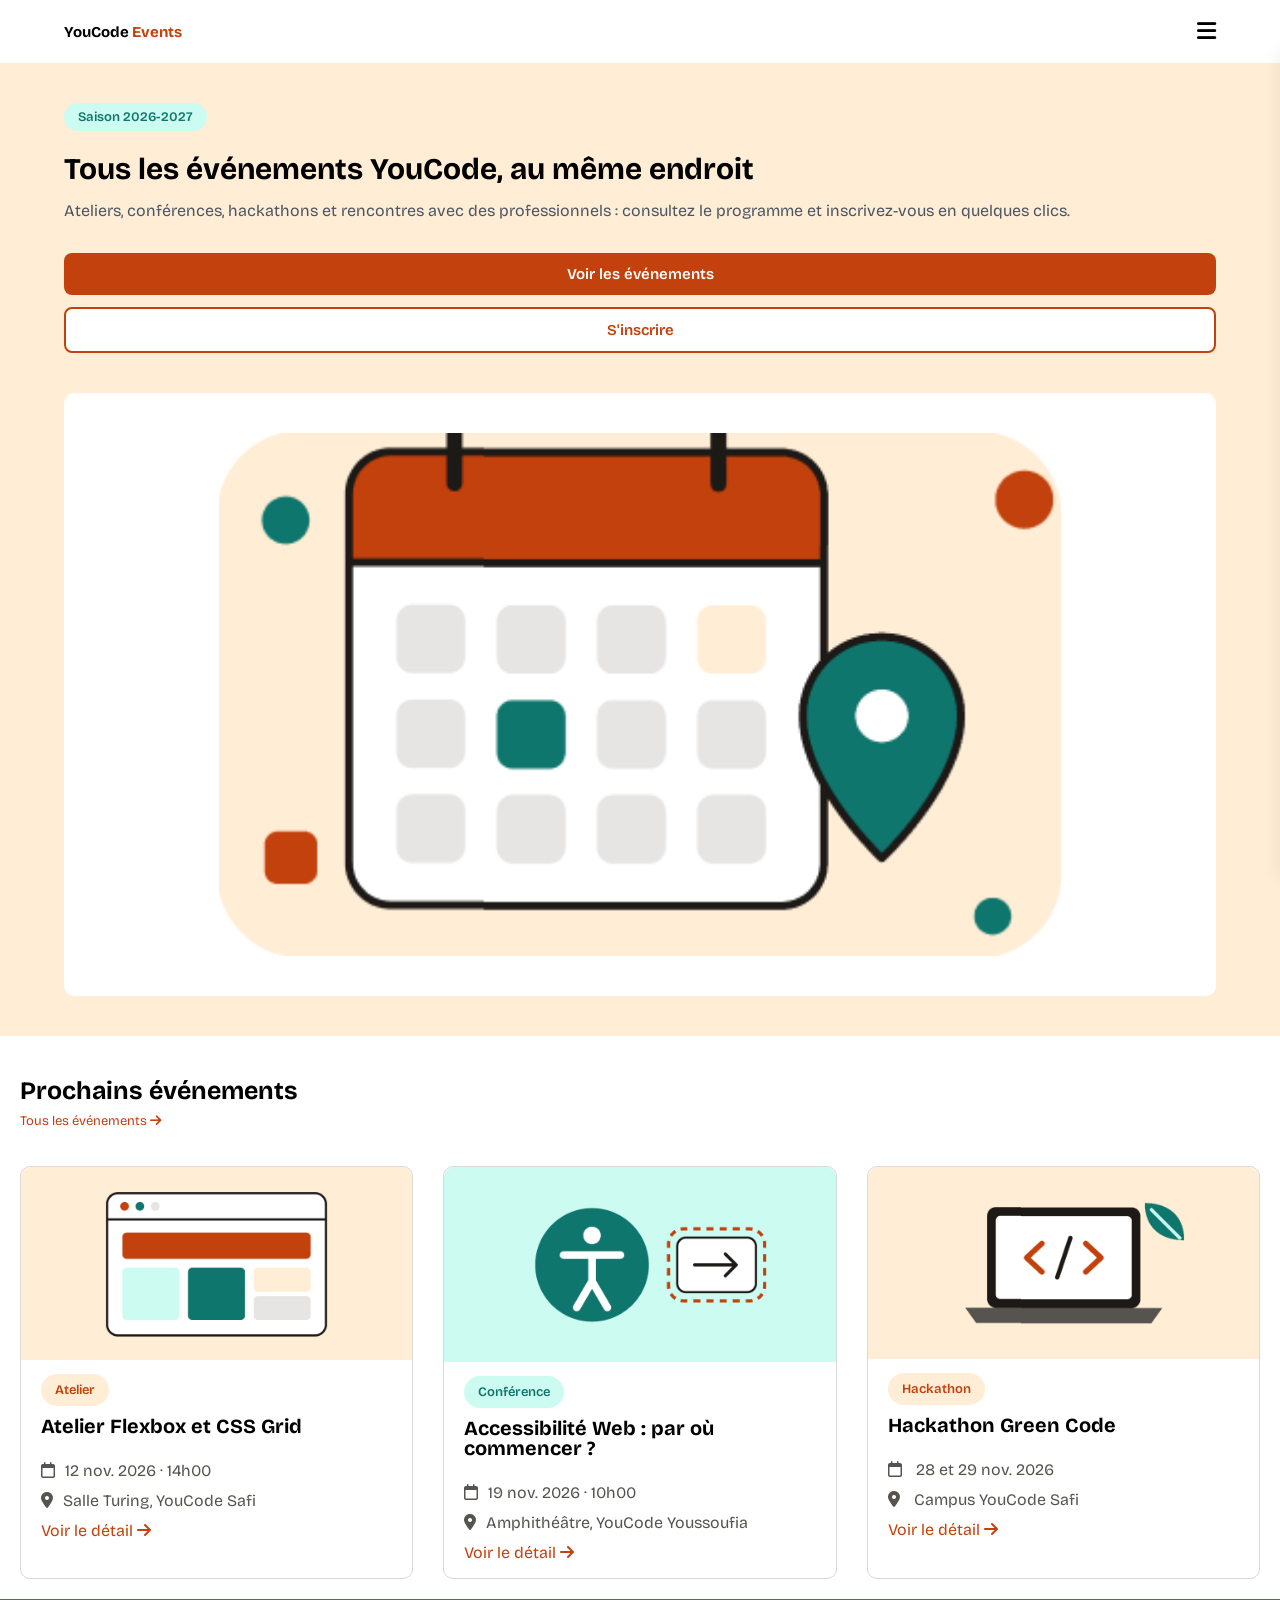
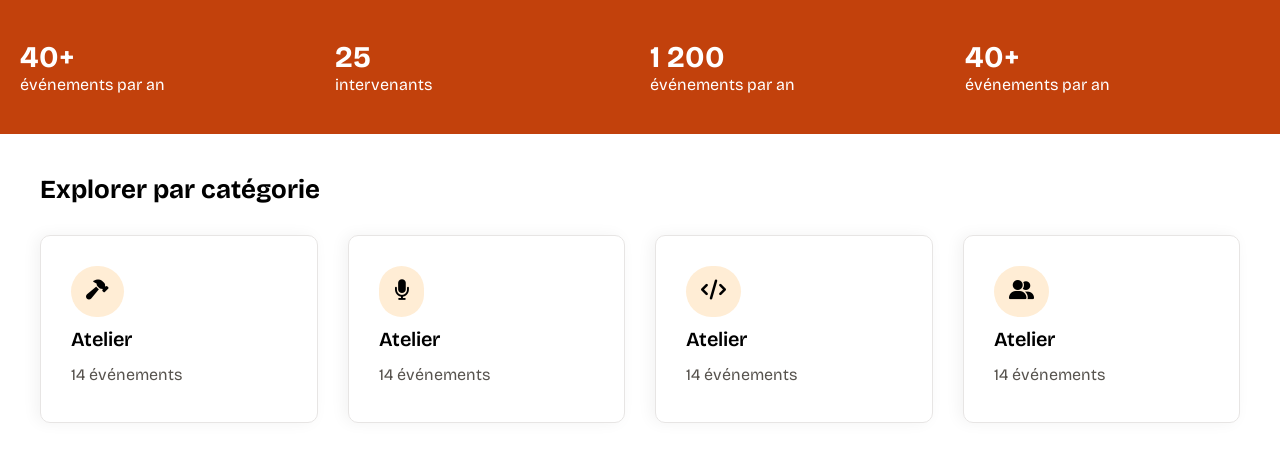
==== index.html @ 78105197 "creat the categorie section by the css grid" ====
<!DOCTYPE html>
<html lang="en">
<head>
    <meta charset="UTF-8">
    <meta name="viewport" content="width=device-width, initial-scale=1.0">
    <title>YouCode Events</title>
    <link rel="stylesheet" href="css/index.css">
    <link rel="stylesheet" href="https://cdnjs.cloudflare.com/ajax/libs/font-awesome/6.7.2/css/all.min.css">
    <link rel="preconnect" href="https://fonts.googleapis.com">
    <link rel="preconnect" href="https://fonts.gstatic.com" crossorigin>
    <link href="https://fonts.googleapis.com/css2?family=Bricolage+Grotesque:opsz,wght@12..96,200..800&family=IBM+Plex+Mono:ital,wght@0,100..700;1,100..700&family=Inter:ital,opsz,wght@0,14..32,100..900;1,14..32,100..900&display=swap" rel="stylesheet">
</head>
<body>
    <header>
        <div class="header-logo">
            <h3>YouCode <span>Events</span></h3>
        </div>
        
        <nav class="nav-menu hidden">
            <ul>
                <li><a class="current-page" href="#">Accueil</a></li>
                <li><a href="#">Événements</a></li>
                <li><a href="#">Intervenants</a></li>
                <div>
                    <a href="#" class="btn-nav">S'inscrire</a>
                </div>
            </ul>
        </nav>

        <div class="header-icon">
            <i class="fa-solid fa-bars"></i>
        </div>
    </header>
    <main>
        <section class="hero">
            <div class="hero-badge">
                <p>Saison 2026-2027</p>
            </div>
            <div class="hero-content">
                <h1>Tous les événements YouCode, au même endroit</h1>
                <p>Ateliers, conférences, hackathons et rencontres avec des professionnels : consultez le programme et inscrivez-vous en quelques clics.</p>
            </div>
            <div class="hero-buttons">
                <a href="#" class="btn btn-primary">Voir les événements</a>
                <a href="#" class="btn btn-secondary">S'inscrire</a>
            </div>
            <div class="hero-image">
                <img src="assets/images/Capture_decran_2026-10-12_094209.png" alt="YouCode Events Illustration">
            </div>
        </section>
        <section class="events-section">
            <div class="events-title">
                <h3>Prochains événements</h3>
                <p>Tous les événements <i class="fa-solid fa-arrow-right"></i></p>
            </div>
            <div>
                <div class="events-cards">
                    <div class="event-card">
                        <img src="assets/images/card1.png" alt="event1 image">
                        <div class="card-content">
                            <div class="card-header">
                                <p class="event-type">Atelier</p>
                                <h4>Atelier Flexbox et CSS Grid</h4>
                            </div>
                            <div class="card-details">
                                <p><i class="fa-regular fa-calendar"></i>12 nov. 2026 · 14h00</p>
                                <p><i class="fa-solid fa-location-dot"></i>Salle Turing, YouCode Safi</p>
                                <a href="">Voir le détail <i class="fa-solid fa-arrow-right"></i></a>
                            </div>
                        </div>
                    </div>
                    <div class="event-card">
                        <img src="assets/images/card2.png" alt="event2 image">
                        <div class="card-content">
                            <div class="card-header">
                                <p class="conference ">Conférence</p>
                                <h4>Accessibilité Web : par où commencer ?</h4>
                            </div>
                            <div class="card-details">
                                <p><i class="fa-regular fa-calendar"></i>19 nov. 2026 · 10h00</p>
                                <p><i class="fa-solid fa-location-dot"></i>Amphithéâtre, YouCode Youssoufia</p>
                                <a href="">Voir le détail <i class="fa-solid fa-arrow-right"></i></a>
                            </div>
                        </div>
                    </div>
                    <div class="event-card">
                        <img src="assets/images/card3.png" alt="event3 image">
                        <div class="card-content">
                            <div class="card-header">
                                <p class="event-type">Hackathon</p>
                                <h4>Hackathon Green Code</h4>
                            </div>
                            <div class="card-details">
                                <p><i class="fa-regular fa-calendar"></i> 28 et 29 nov. 2026</p>
                                <p><i class="fa-solid fa-location-dot"></i> Campus YouCode Safi</p>
                                <a href="">Voir le détail <i class="fa-solid fa-arrow-right"></i></a>
                            </div>
                        </div>
                    </div>
                </div>
            </div>
        </section>
         <section class="statistics">
            <div class="stat">
                <h5>40+</h5>
                <p>événements par an</p>
            </div>
            <div class="stat">
                <h5>25</h5>
                <p>intervenants</p>
            </div>
            <div class="stat">
                <h5>1 200</h5>
                <p>événements par an</p>
            </div>
            <div class="stat">
                <h5>40+</h5>
                <p>événements par an</p>
            </div>
        </section>
        <section class="categorie">
            <div class="categorie-title">
                <h3>Explorer par catégorie</h3>
            </div>
            <div class="cat-cards">
                <div class="cat-card">
                    <div class="icon">
                        <i class="fa-solid fa-hammer"></i>
                    </div>
                    <h5>Atelier</h5>
                    <p>14 événements</p>
                </div>
                <div class="cat-card">
                    <div class="icon">
                        <i class="fa-solid fa-microphone"></i>
                    </div>
                    <h5>Atelier</h5>
                    <p>14 événements</p>
                </div>
                <div class="cat-card">
                    <div class="icon">
                        <i class="fa-solid fa-code"></i>
                    </div>
                    <h5>Atelier</h5>
                    <p>14 événements</p>
                </div>
                <div class="cat-card">
                    <div class="icon">
                        <i class="fa-solid fa-user-group"></i>
                    </div>
                    <h5>Atelier</h5>
                    <p>14 événements</p>
                </div>
            </div>
        </section>
    </main>

    <script>
        let menu_icon = document.querySelector(".header-icon");
        let navMenu = document.querySelector(".nav-menu");
        let icon = menu_icon.querySelector("i");
        let main = document.querySelector("main")
        menu_icon.addEventListener("click", () => {
            navMenu.classList.toggle("hidden");
            if (navMenu.classList.contains("hidden")) {
                icon.classList.remove("fa-xmark");
                icon.classList.add("fa-bars");
                main.style.display ="block";
            } else {
                icon.classList.remove("fa-bars");
                icon.classList.add("fa-xmark");
                main.style.display ="none"
            }
        });
    </script>
</body>
</html>
---- css/index.css ----
:root { 
    --color-primary: #C2410C;
    --color-secondary: #FFEDD5;
    --color-accent: #CCFBF1;
    --text-color: #0F766E;
}

* {
    margin: 0;
    padding: 0;
    box-sizing: border-box;
    font-family: "Bricolage Grotesque", sans-serif;
}

a {
    text-decoration: none;
    color: inherit;
}

header {
    position: relative;
    padding: 20px 5%;
    display: flex;
    justify-content: space-between;
    align-items: center;
    background-color: #ffffff;
}

.header-logo h3 {
    font-size: 15px;
}

.header-logo span {
    color: var(--color-primary);
}

.header-icon {
    cursor: pointer;
}

.header-icon i {
    font-size: 22px;
}

.nav-menu {
    position: fixed;
    top: 50px;
    right: 0;
    width: 70%;
    max-width: 300px;
    height: calc(100vh - 73px);
    background-color: #ffffff;
    padding: 30px 20px;
    border-left: 1px solid #E5E7EB;
    box-shadow: -4px 0 15px rgba(0, 0, 0, 0.05);
    transition: transform 0.3s ease-in-out;
    z-index: 999;
}

.nav-menu ul {
    list-style: none;
    display: flex;
    flex-direction: column;
    gap: 50px;
}

.nav-menu ul li a {
    font-size: 25px;
    font-weight: 500;
}


.nav-menu ul li a:hover {
    color: var(--color-primary);
    border-bottom: 3px solid var(--color-primary);
    padding-bottom: 10px;
}

.current-page{
    color: var(--color-primary);
    border-bottom: 3px solid var(--color-primary);
    padding-bottom: 10px;
}

.nav-menu .btn-nav {
    display: inline-block;
    padding: 10px 20px;
    background-color: var(--color-primary);
    color: #ffffff;
    border-radius: 8px;
    text-align: center;
    margin-top: 10px;
}

.hidden {
    transform: translateX(100%);
}

.hero {
    padding: 40px 5%;
    display: flex;
    flex-direction: column;
    background-color: var(--color-secondary);
    gap: 20px;
}

.hero-badge p {
    display: inline-block;
    background-color: var(--color-accent);
    color: var(--text-color);
    padding: 6px 14px;
    border-radius: 20px;
    font-size:  13px;
    font-weight: 600;
}

.hero-content h1 {
    font-size: 30px;
    line-height: 1.2;
    margin-bottom: 12px;
}

.hero-content p {
    font-size: 1rem;
    color: #4B5563;
    line-height: 1.5;
}

.hero-buttons {
    display: flex;
    flex-direction: column;
    gap: 12px;
    margin-top: 10px;
}

.btn {
    padding: 12px 20px;
    border-radius: 8px;
    font-weight: 600;
    font-size: 15px;
    text-align: center;
}

.btn-primary {
    background-color: var(--color-primary);
    color: #ffffff;
}

.btn-secondary {
    background-color: white;
    color: var(--color-primary);
    border: 2px solid var(--color-primary);
}

.hero-image {
    display: flex;
    justify-content: center;
    margin-top: 20px;
    background-color: white;
    border-radius: 10px;
}

.hero-image img {
    padding: 40px;
    width: 80%;
    border-radius: 30px;
}

.events-section {
    padding: 20px;
    margin-top: 20px;
}

.events-title{
    line-height: 30px;
    margin-bottom: 30px;
}

.events-title h3{
    font-size: 25px;
}

.events-title p{
    color: var(--color-primary);
    font-size: 13px;
}

.events-cards{
    display: grid;
    grid-template-columns: repeat(auto-fit, minmax(300px, 1fr));
    gap: 30px;
}

.event-card{
    border-radius: 10px;
    border: 1px solid #dad8d8;
}

.event-card img{
    width: 100%;
    border-radius: 10px 10px 0px 0px;
}

.event-card .card-content{
    padding: 10px 20px;
    line-height:20px;
}

.card-header p{
    display: inline-block;
    padding: 6px 14px;
    border-radius: 20px;
    font-size: 13px;
    font-weight: 600;
    margin-bottom: 10px;
}

.conference {
    background-color: var(--color-accent);
    color: var(--text-color);
}

.event-type{
    background-color: var(--color-secondary);
    color: var(--color-primary);
}

.card-header{
    margin-bottom: 20px;
}

.card-header h4{
    font-size: 20px;
}

.card-details{
    line-height: 30px;
}

.card-details p{
    color: #57534E;
}

.card-details p i {
    margin-right: 10px;
}

.card-details a{
    color: var(--color-primary);
}

.statistics {
    display: grid;
    padding: 40px 20px;
    background-color: var(--color-primary);
    grid-template-columns: repeat(auto-fit, minmax(150px, 1fr));
    gap: 20px;
    color: white;
}

.stat h5{
    font-size: 30px;
}

.categorie {
    margin: 40px;
}

.categorie-title h3{
    font-size: 26px;
}

.categorie-title {
    margin-bottom: 30px;
}

.cat-cards{
    display: grid;
    grid-template-columns: repeat(auto-fit ,minmax(250px, 1fr));
    gap: 30px;    
}

.cat-card{
    border: 1px solid #E7E5E4;
    padding: 30px;
    line-height: 35px;
    border-radius: 10px;
    box-shadow: -4px 0 15px rgba(0, 0, 0, 0.05);
}

.cat-card .icon{
    background-color: var(--color-secondary);
    display: inline-block;
    border-radius: 50px;
    padding: 8px 15px;
    margin-bottom: 5px;
}

.cat-card .icon i{
    font-size: 20px;
}

.cat-card h5{
    font-size: 20px;
    font-weight: 600;
}

.cat-card p{
    color: #57534E;
}
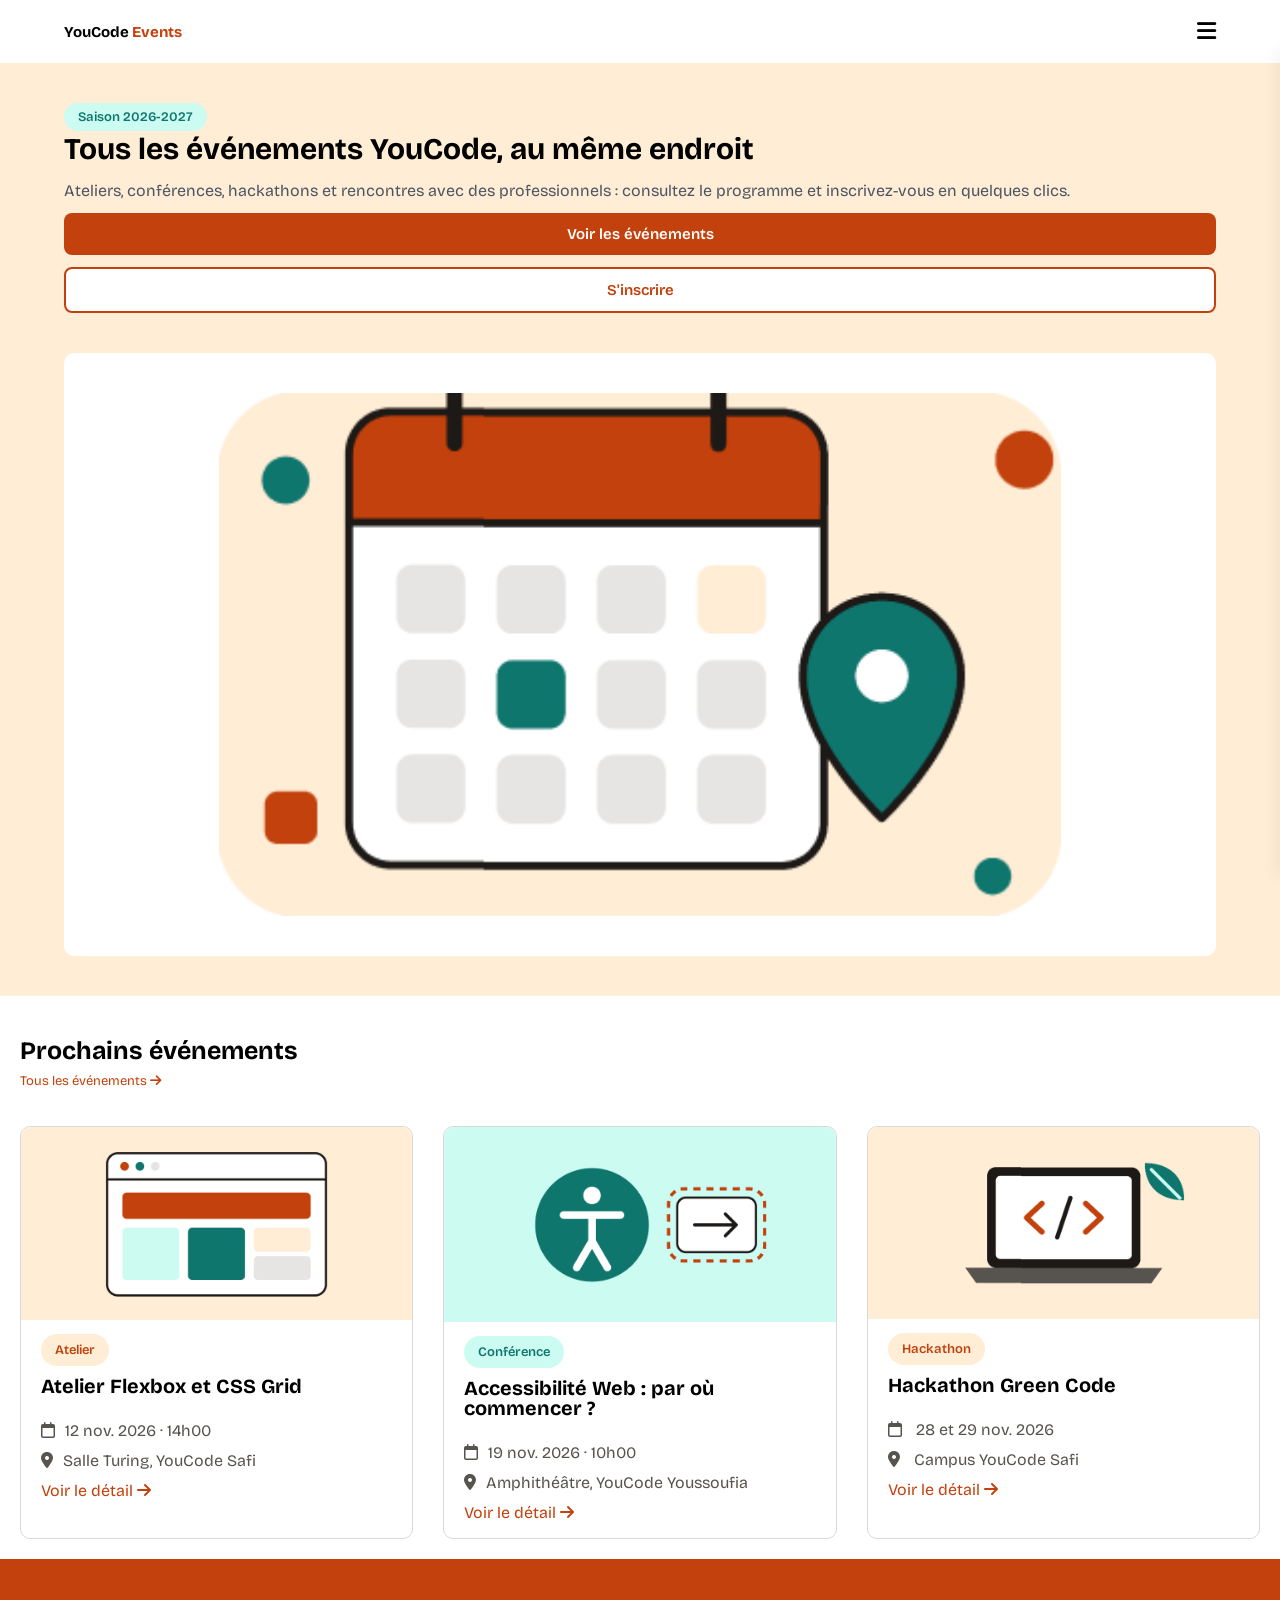
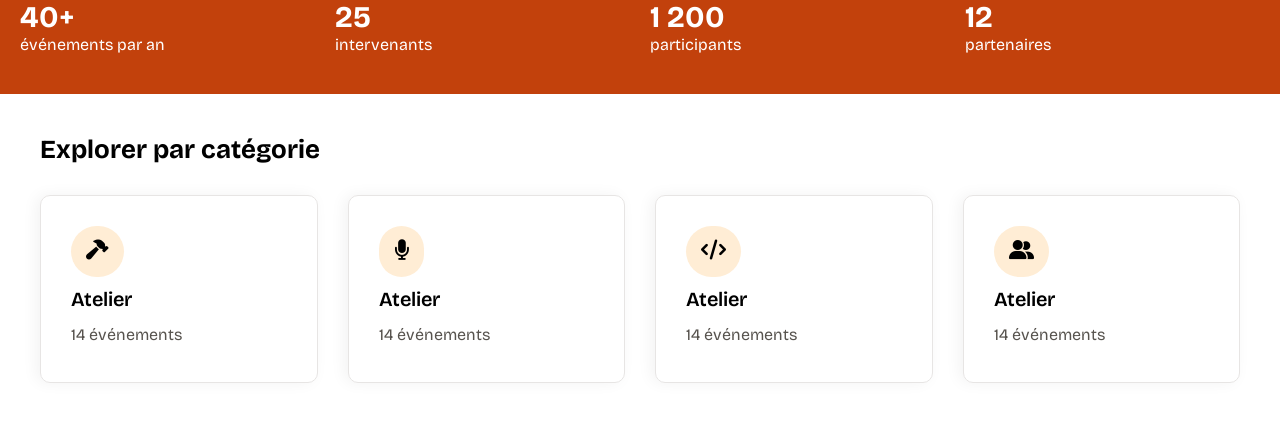
==== commit 7b416d19: "fix html to adjust the responsive" ====
--- a/index.html
+++ b/index.html
@@ -33,16 +33,18 @@
     </header>
     <main>
         <section class="hero">
-            <div class="hero-badge">
-                <p>Saison 2026-2027</p>
-            </div>
-            <div class="hero-content">
-                <h1>Tous les événements YouCode, au même endroit</h1>
-                <p>Ateliers, conférences, hackathons et rencontres avec des professionnels : consultez le programme et inscrivez-vous en quelques clics.</p>
-            </div>
-            <div class="hero-buttons">
-                <a href="#" class="btn btn-primary">Voir les événements</a>
-                <a href="#" class="btn btn-secondary">S'inscrire</a>
+            <div>
+                <div class="hero-badge">
+                    <p>Saison 2026-2027</p>
+                </div>
+                <div class="hero-content">
+                    <h1>Tous les événements YouCode, au même endroit</h1>
+                    <p>Ateliers, conférences, hackathons et rencontres avec des professionnels : consultez le programme et inscrivez-vous en quelques clics.</p>
+                </div>
+                <div class="hero-buttons">
+                    <a href="#" class="btn btn-primary">Voir les événements</a>
+                    <a href="#" class="btn btn-secondary">S'inscrire</a>
+                </div>
             </div>
             <div class="hero-image">
                 <img src="assets/images/Capture_decran_2026-10-12_094209.png" alt="YouCode Events Illustration">
@@ -111,11 +113,11 @@
             </div>
             <div class="stat">
                 <h5>1 200</h5>
-                <p>événements par an</p>
+                <p>participants</p>
             </div>
             <div class="stat">
-                <h5>40+</h5>
-                <p>événements par an</p>
+                <h5>12</h5>
+                <p>partenaires</p>
             </div>
         </section>
         <section class="categorie">
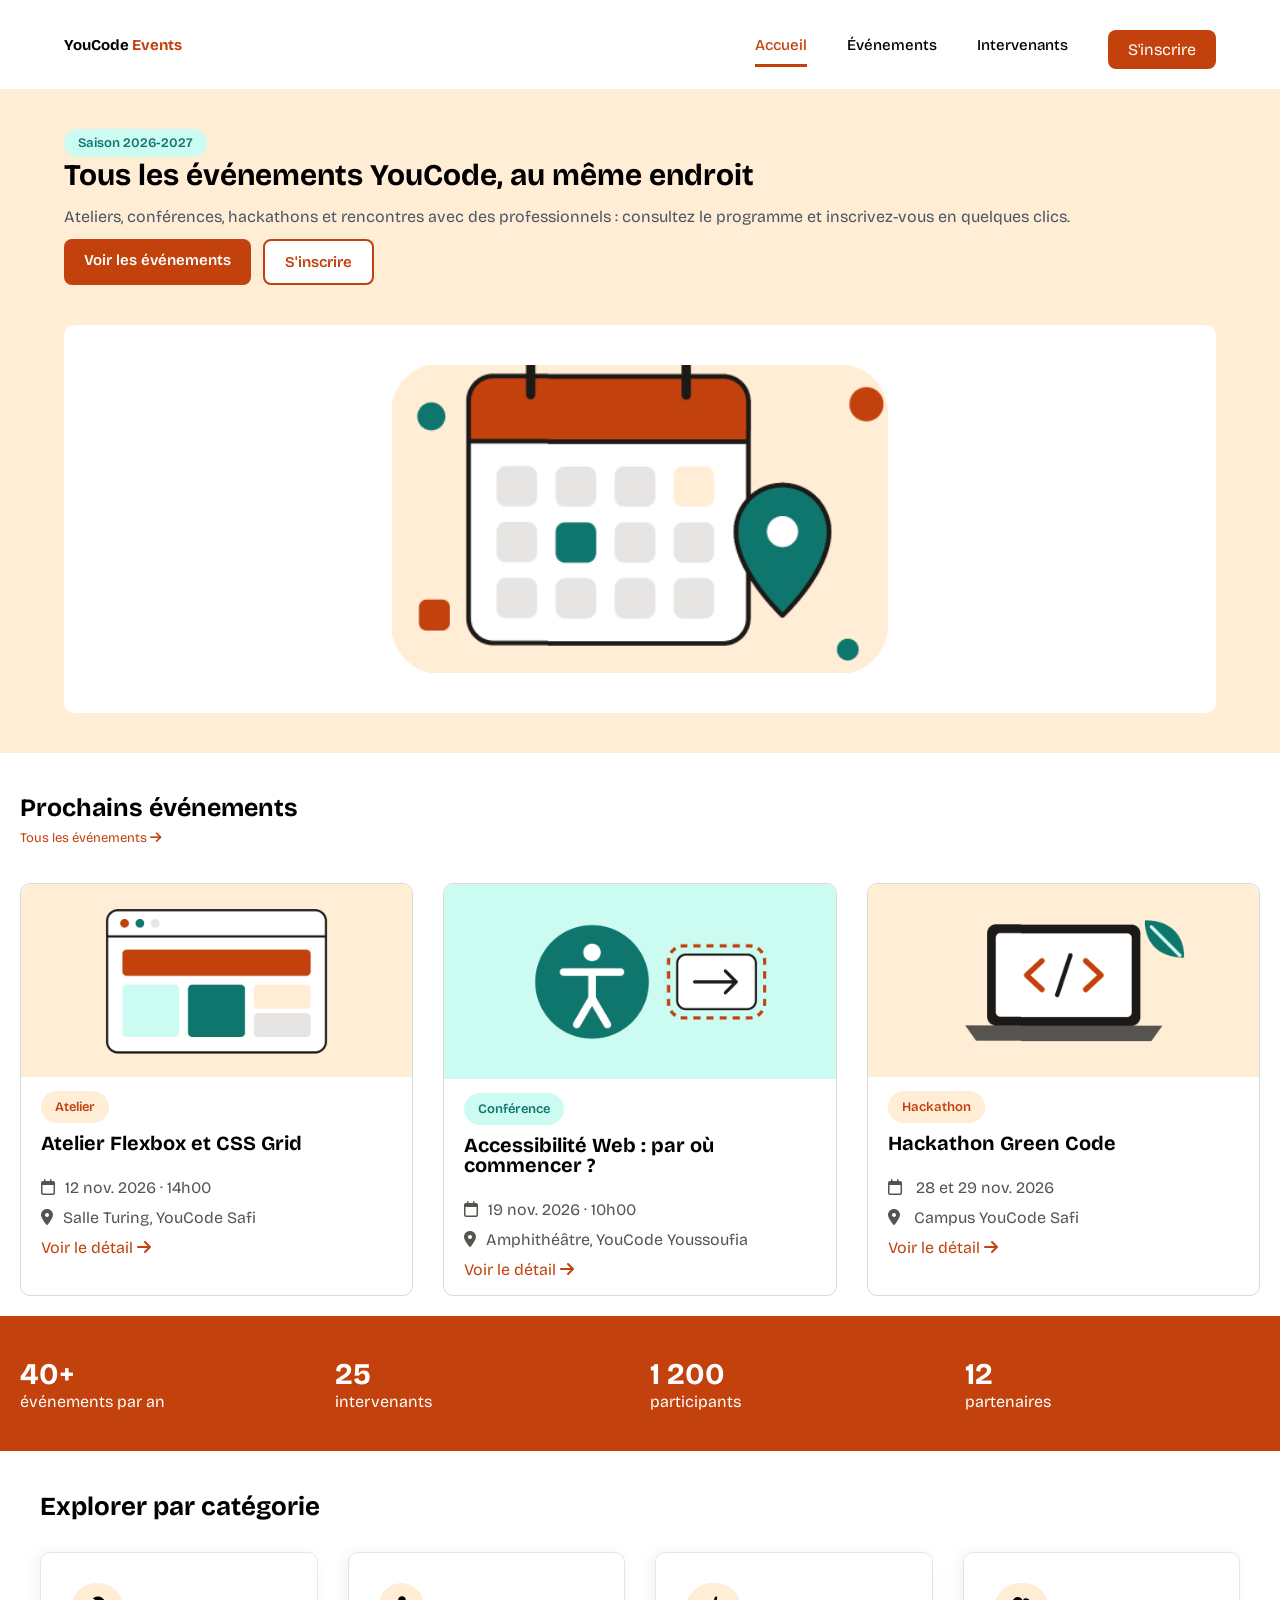
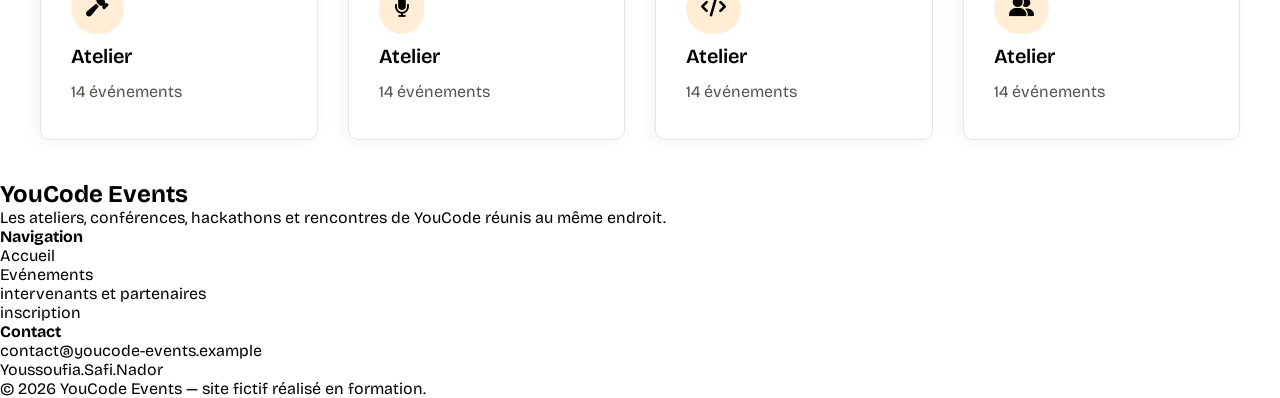
==== commit df68f656: "add the footer to home page" ====
--- a/index.html
+++ b/index.html
@@ -156,6 +156,32 @@
             </div>
         </section>
     </main>
+    <footer>
+        <div class="YouCode">
+            <div class="youcode-events">
+                <h2>YouCode Events</h2>
+                <p>Les ateliers, conférences, hackathons et rencontres de YouCode réunis au même endroit.
+                </p>
+            </div>    
+
+            <ul>
+                <h4>Navigation</h4>
+                <li><a href=""></a>Accueil</li>
+                <li><a href=""></a>Evénements</li>
+                <li><a href=""></a>intervenants et partenaires</li>
+                <li><a href=""></a>inscription</li>
+            </ul>
+            <div class="contact">
+                <h4>Contact</h4>
+                <p>contact@youcode-events.example</p>
+                <p>Youssoufia.Safi.Nador</p>
+            </div>
+        </div>
+        <div></div>
+        <div><p>© 2026 YouCode Events — site fictif réalisé en formation.</p>
+        </div>
+
+    </footer>
 
     <script>
         let menu_icon = document.querySelector(".header-icon");
--- a/css/index.css
+++ b/css/index.css
@@ -304,7 +304,79 @@
     font-size: 20px;
     font-weight: 600;
 }
-
 .cat-card p{
     color: #57534E;
-}+}
+
+.hero-section{
+    padding: 30px 5%;
+    background-color: var(--color-secondary);
+}
+
+.hero-section h1{
+    margin: 20px 0px;
+    font-size: 30px;
+}
+
+.hero-section p{
+    color: #57534E;
+    line-height: 25px;
+}
+
+@media (min-width:768px) {
+    header{
+        position: static;
+    }
+    header .header-icon{
+        display: none;
+    }
+    .nav-menu {
+        position: static;
+        width: auto;
+        max-width: none;
+        height: auto;
+        padding: 0;
+        background-color: transparent;
+        border: none;
+        box-shadow: none;
+        transform: none;
+        transition: none;
+    }
+
+    .nav-menu ul {
+        flex-direction: row;
+        align-items: center;
+        gap: 40px;
+    }
+
+    .nav-menu ul li a{
+        font-size: 15px;
+    }
+
+    .hero-buttons{
+        flex-direction: row;
+    }
+    .hero-image img{
+        width: 50%;
+    }
+    .inputs-flex{
+        display: flex;
+        justify-content: center;
+        gap: 20px;
+    }
+}
+
+@media (min-width:1440px) {
+    .hero {
+        flex-direction: row;
+    }
+    .hero-image img{
+        width: 70%;
+    }
+
+    .hero-section{
+        padding: 30px 5%;
+    }
+    
+}
+
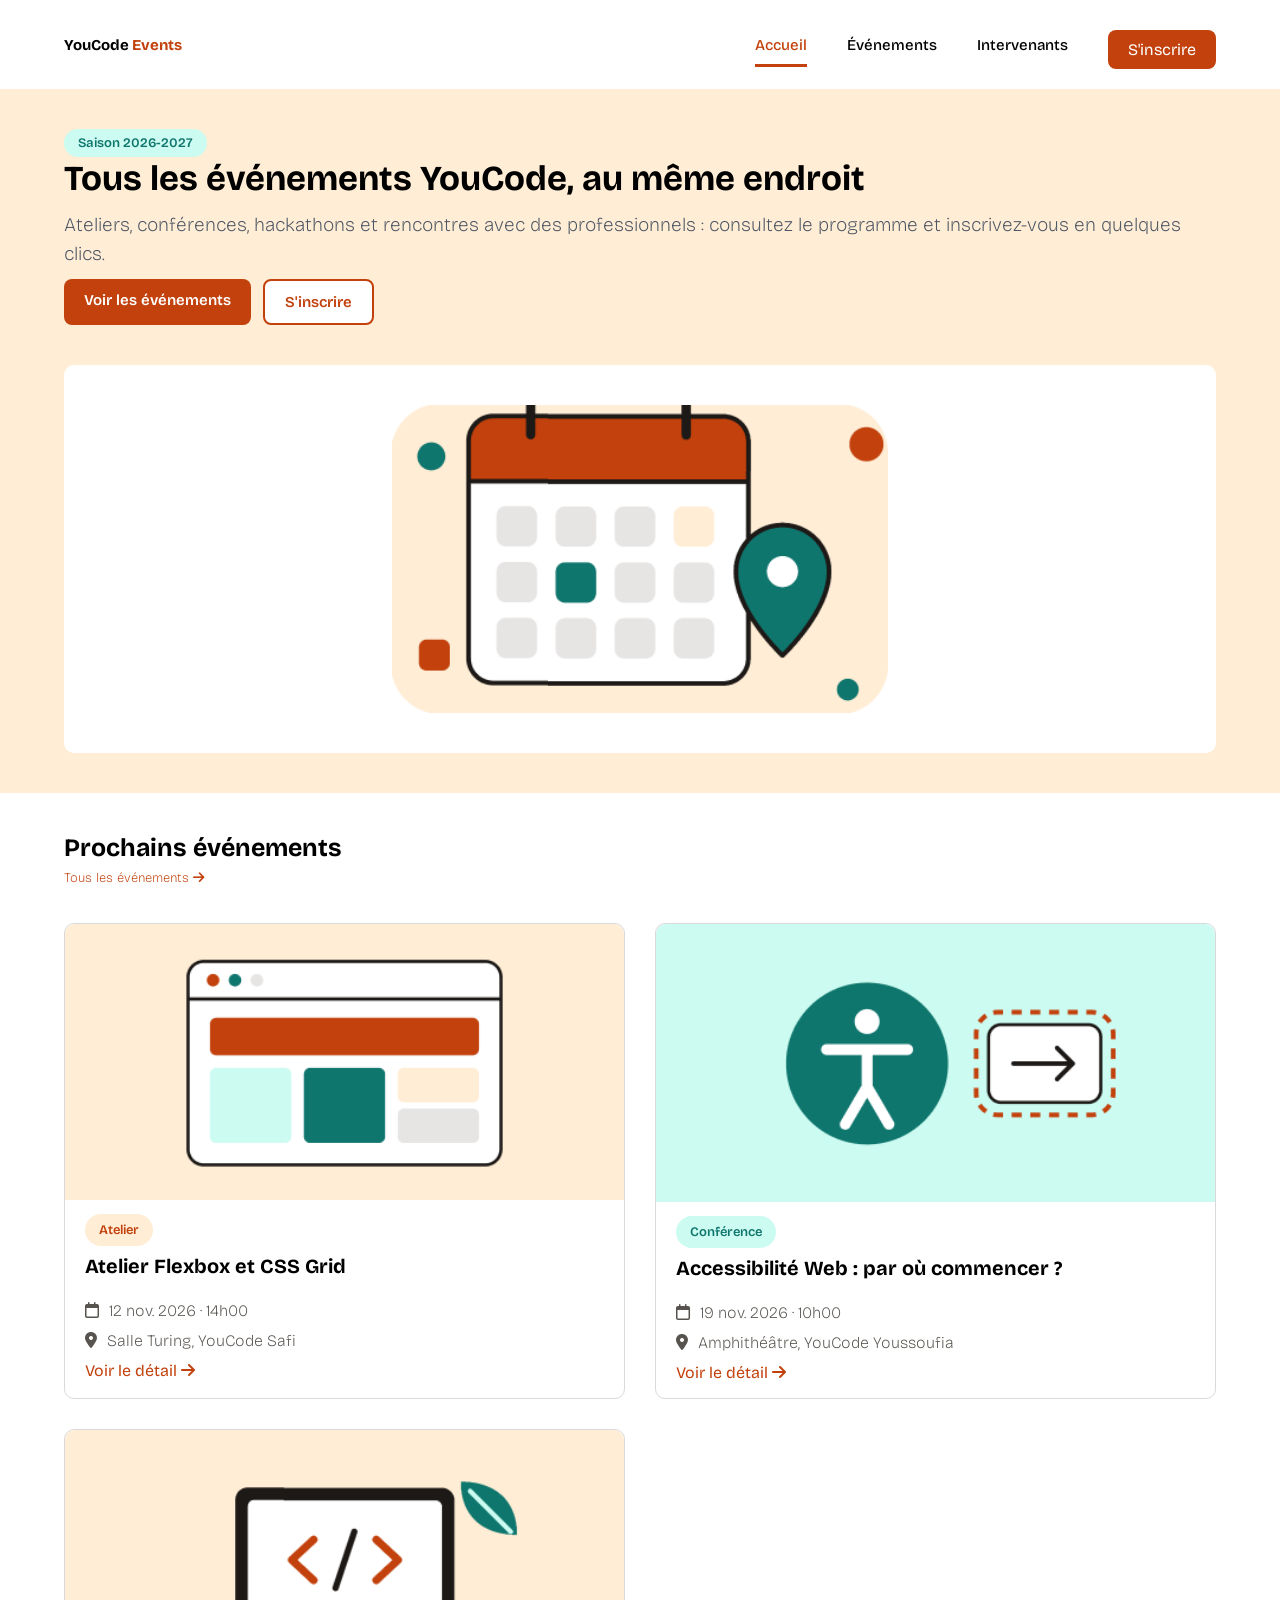
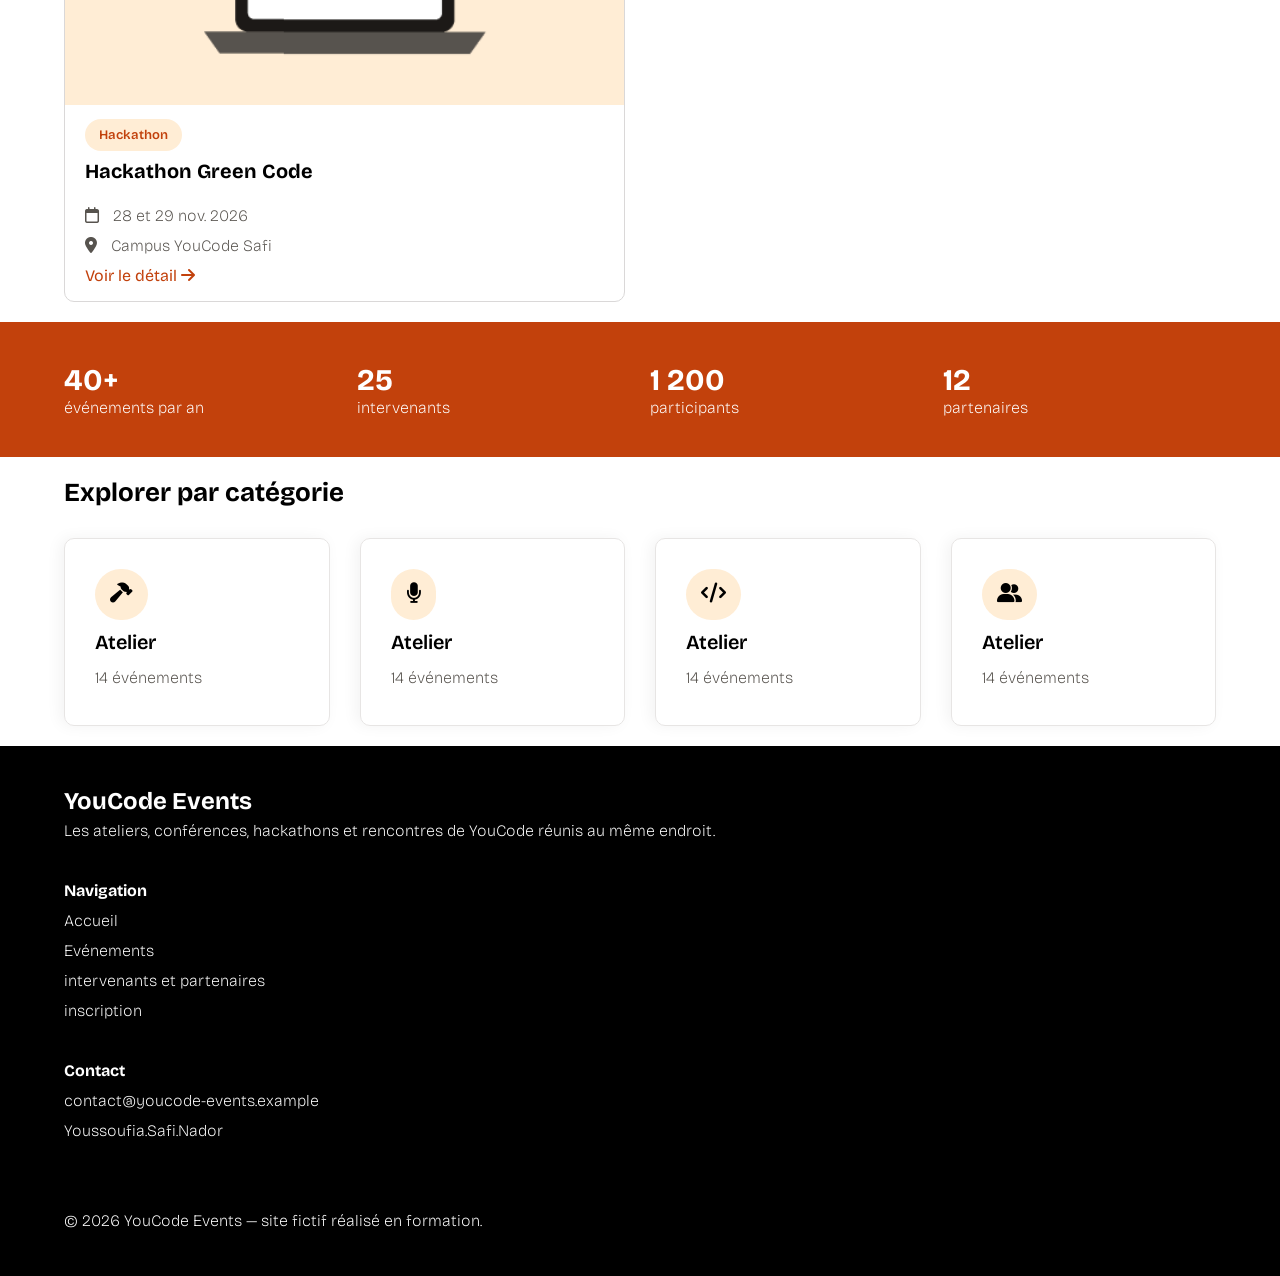
==== commit 3ea64dbf: "edit home page html and fix it" ====
--- a/index.html
+++ b/index.html
@@ -18,9 +18,9 @@
         
         <nav class="nav-menu hidden">
             <ul>
-                <li><a class="current-page" href="#">Accueil</a></li>
-                <li><a href="#">Événements</a></li>
-                <li><a href="#">Intervenants</a></li>
+                <li><a class="current-page" href="index.html">Accueil</a></li>
+                <li><a  href="evenements.html">Événements</a></li>
+                <li><a href="intervenants.html">Intervenants</a></li>
                 <div>
                     <a href="#" class="btn-nav">S'inscrire</a>
                 </div>
@@ -51,7 +51,7 @@
             </div>
         </section>
         <section class="events-section">
-            <div class="events-title">
+            <div class="events-title flex-event-title">
                 <h3>Prochains événements</h3>
                 <p>Tous les événements <i class="fa-solid fa-arrow-right"></i></p>
             </div>
@@ -61,7 +61,7 @@
                         <img src="assets/images/card1.png" alt="event1 image">
                         <div class="card-content">
                             <div class="card-header">
-                                <p class="event-type">Atelier</p>
+                                <p class="event-type1">Atelier</p>
                                 <h4>Atelier Flexbox et CSS Grid</h4>
                             </div>
                             <div class="card-details">
@@ -75,7 +75,7 @@
                         <img src="assets/images/card2.png" alt="event2 image">
                         <div class="card-content">
                             <div class="card-header">
-                                <p class="conference ">Conférence</p>
+                                <p class="event-type2">Conférence</p>
                                 <h4>Accessibilité Web : par où commencer ?</h4>
                             </div>
                             <div class="card-details">
@@ -89,7 +89,7 @@
                         <img src="assets/images/card3.png" alt="event3 image">
                         <div class="card-content">
                             <div class="card-header">
-                                <p class="event-type">Hackathon</p>
+                                <p class="event-type1">Hackathon</p>
                                 <h4>Hackathon Green Code</h4>
                             </div>
                             <div class="card-details">
--- a/css/index.css
+++ b/css/index.css
@@ -167,7 +167,7 @@
 }
 
 .events-section {
-    padding: 20px;
+    padding: 20px 5%;
     margin-top: 20px;
 }
 
@@ -215,12 +215,12 @@
     margin-bottom: 10px;
 }
 
-.conference {
+.event-type2 {
     background-color: var(--color-accent);
     color: var(--text-color);
 }
 
-.event-type{
+.event-type1 {
     background-color: var(--color-secondary);
     color: var(--color-primary);
 }
@@ -250,8 +250,8 @@
 }
 
 .statistics {
+    padding: 40px 5%;
     display: grid;
-    padding: 40px 20px;
     background-color: var(--color-primary);
     grid-template-columns: repeat(auto-fit, minmax(150px, 1fr));
     gap: 20px;
@@ -263,7 +263,7 @@
 }
 
 .categorie {
-    margin: 40px;
+    padding: 20px 5%;
 }
 
 .categorie-title h3{
@@ -352,12 +352,31 @@
     .nav-menu ul li a{
         font-size: 15px;
     }
+    
+    .hero-section h1{
+        font-size: 35px;
+    }
+
+    .hero-section p{
+        font-size: 1.1rem;
+    }
+
+    .hero-content h1 {
+        font-size: 35px;
+    }
+
+    .hero-content p {
+        font-size: 1.2rem;
+    }
 
     .hero-buttons{
         flex-direction: row;
     }
     .hero-image img{
         width: 50%;
+    }
+    .events-cards{
+        grid-template-columns: repeat(2, minmax(300px, 1fr));
     }
     .inputs-flex{
         display: flex;
@@ -377,6 +396,56 @@
     .hero-section{
         padding: 30px 5%;
     }
-    
-}
-
+
+    .hero-section h1{
+        font-size: 45px;
+    }
+
+    .hero-section p{
+        font-size: 1.5rem;
+    }
+
+    .events-cards{
+        grid-template-columns: repeat(3, minmax(300px, 1fr));
+    }   
+
+    .flex-event-title{
+        display: flex;
+        justify-content: space-between;
+    }
+}
+
+*{
+    margin: 0;
+    padding: 0;
+    font-family:"Bricolage Grotesque", sans-serif;
+}
+footer{
+    background-color: black;
+    color: white;
+    display: flex;
+    flex-direction: column;
+    padding: 40px 5%;
+    width: 100%;
+    gap: 30px;
+    line-height: 30px;
+}
+footer li{
+    list-style-type: none;
+}
+footer .YouCode{
+    display: flex;
+    justify-content: space-between;
+    flex-direction: column;
+    gap: 30px;
+}
+footer .youcode-events p ,ul li , .contact p , div p{
+    font-weight: 100;
+
+}
+
+img{
+    width: 100%;
+}
+
+
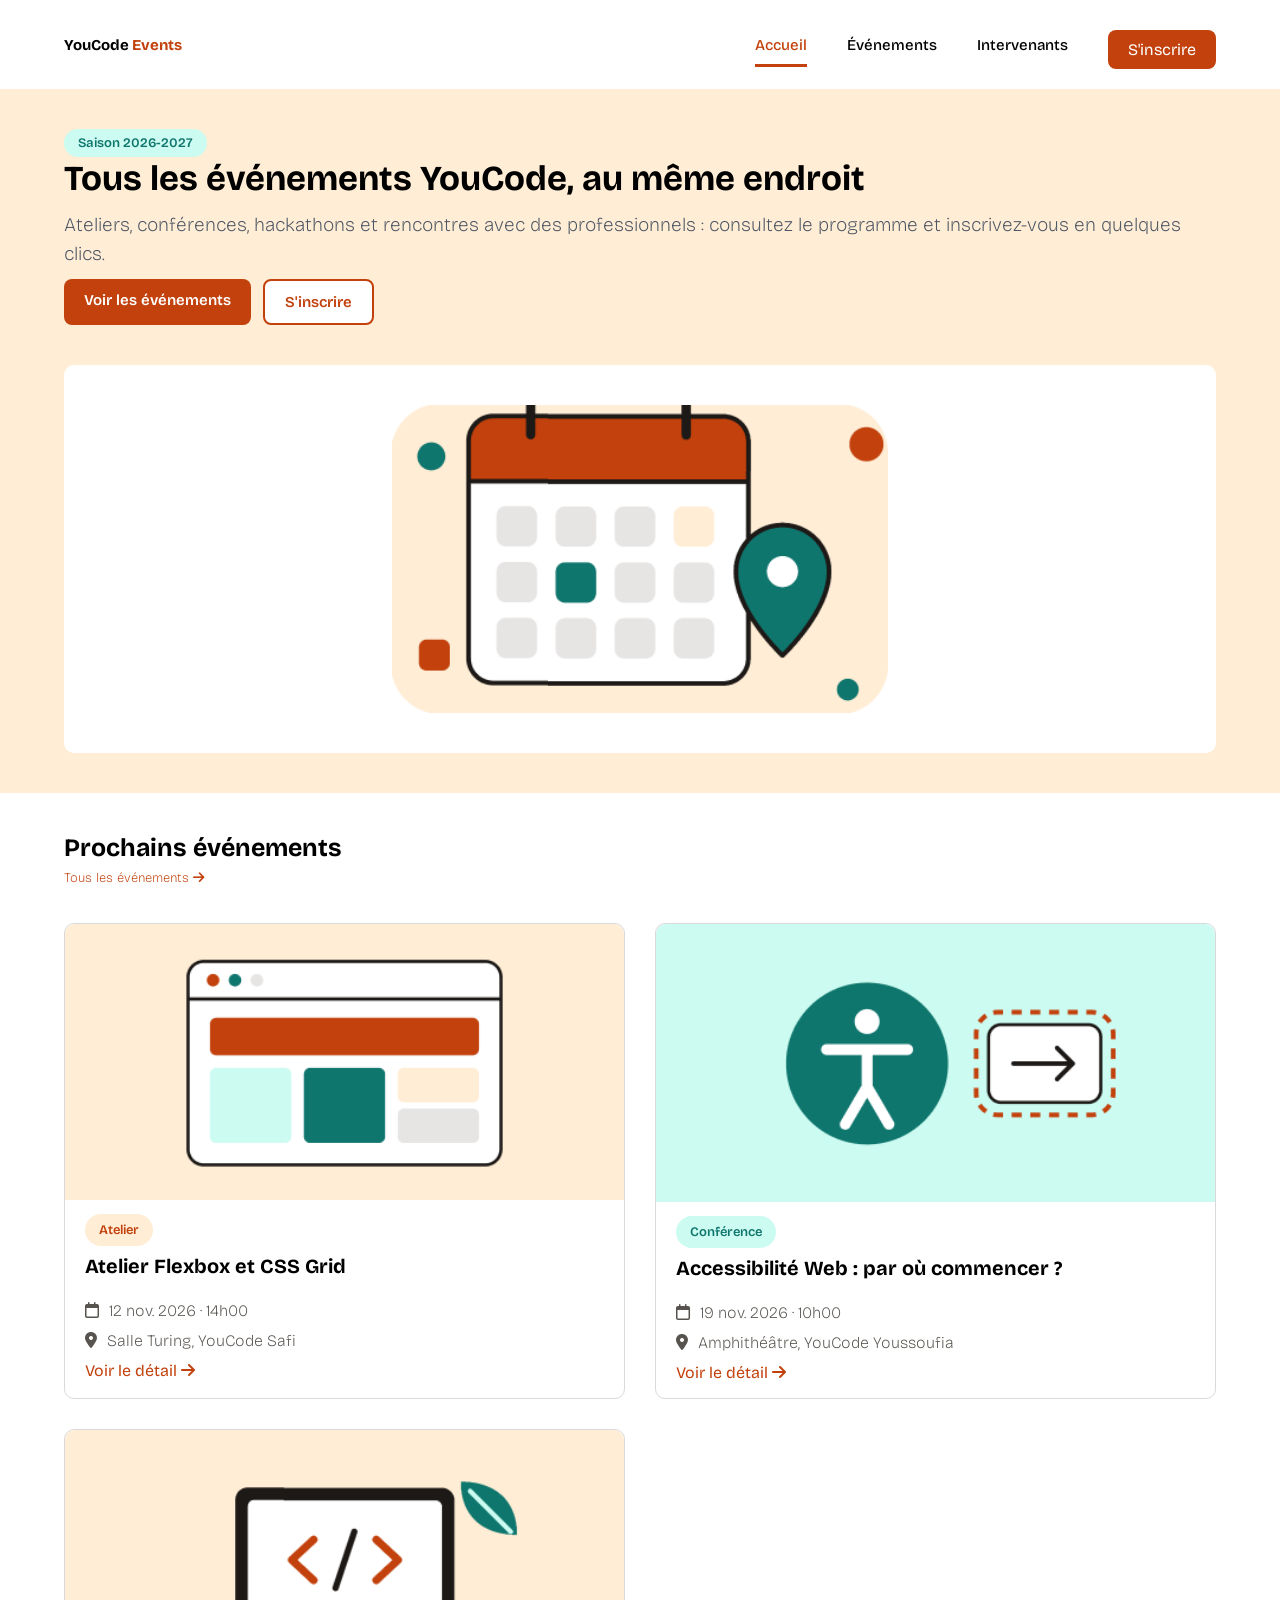
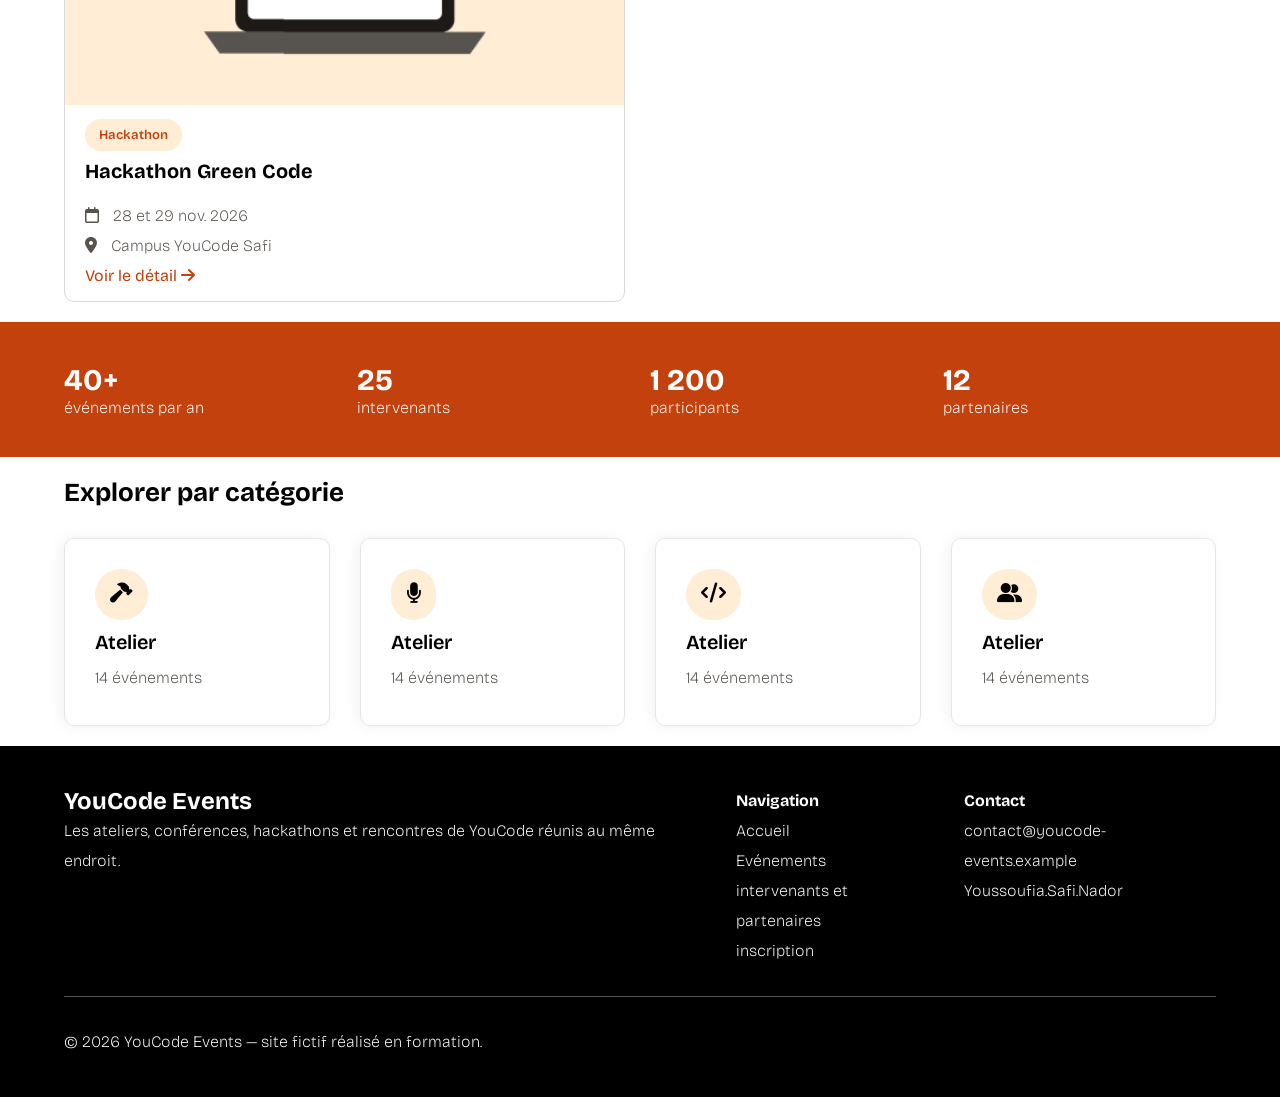
==== commit 7bd8fe8f: "Merge pull request #15 from yassinedzaouha/feature/responsive_footer Feature/responsive footer" ====
--- a/index.html
+++ b/index.html
@@ -13,7 +13,7 @@
 <body>
     <header>
         <div class="header-logo">
-            <h3>YouCode <span>Events</span></h3>
+            <a href="index.html"><h3>YouCode <span>Events</span></h3></a>
         </div>
         
         <nav class="nav-menu hidden">
@@ -22,7 +22,7 @@
                 <li><a  href="evenements.html">Événements</a></li>
                 <li><a href="intervenants.html">Intervenants</a></li>
                 <div>
-                    <a href="#" class="btn-nav">S'inscrire</a>
+                    <a href="inscription.html" class="btn-nav">S'inscrire</a>
                 </div>
             </ul>
         </nav>
@@ -177,7 +177,7 @@
                 <p>Youssoufia.Safi.Nador</p>
             </div>
         </div>
-        <div></div>
+        <div class="ligne"></div>
         <div><p>© 2026 YouCode Events — site fictif réalisé en formation.</p>
         </div>
 
--- a/css/index.css
+++ b/css/index.css
@@ -323,6 +323,39 @@
     line-height: 25px;
 }
 
+footer{
+    background-color: black;
+    color: white;
+    display: flex;
+    flex-direction: column;
+    padding: 40px 5%;
+    width: 100%;
+    gap: 30px;
+    line-height: 30px;
+}
+footer li{
+    list-style-type: none;
+}
+footer .YouCode{
+    display: flex;
+    justify-content: space-between;
+    flex-direction: column;
+    gap: 30px;
+}
+footer ul li , .contact p , div p{
+    font-weight: 100;
+}
+
+img{
+    width: 100%;
+}
+footer .ligne{
+    width: 100%;
+    height: 1px;
+    background-color: #57534E;
+}
+
+
 @media (min-width:768px) {
     header{
         position: static;
@@ -383,6 +416,10 @@
         justify-content: center;
         gap: 20px;
     }
+    
+    footer .YouCode{
+        flex-direction: row;
+    }
 }
 
 @media (min-width:1440px) {
@@ -413,39 +450,14 @@
         display: flex;
         justify-content: space-between;
     }
-}
-
-*{
-    margin: 0;
-    padding: 0;
-    font-family:"Bricolage Grotesque", sans-serif;
-}
-footer{
-    background-color: black;
-    color: white;
-    display: flex;
-    flex-direction: column;
-    padding: 40px 5%;
-    width: 100%;
-    gap: 30px;
-    line-height: 30px;
-}
-footer li{
-    list-style-type: none;
-}
-footer .YouCode{
-    display: flex;
-    justify-content: space-between;
-    flex-direction: column;
-    gap: 30px;
-}
-footer .youcode-events p ,ul li , .contact p , div p{
-    font-weight: 100;
-
-}
-
-img{
-    width: 100%;
-}
-
-
+    footer .youcode-events{
+        flex: 2;
+    }
+    footer .youcode-events p{
+        width: 60%;
+    }
+}
+
+
+
+
